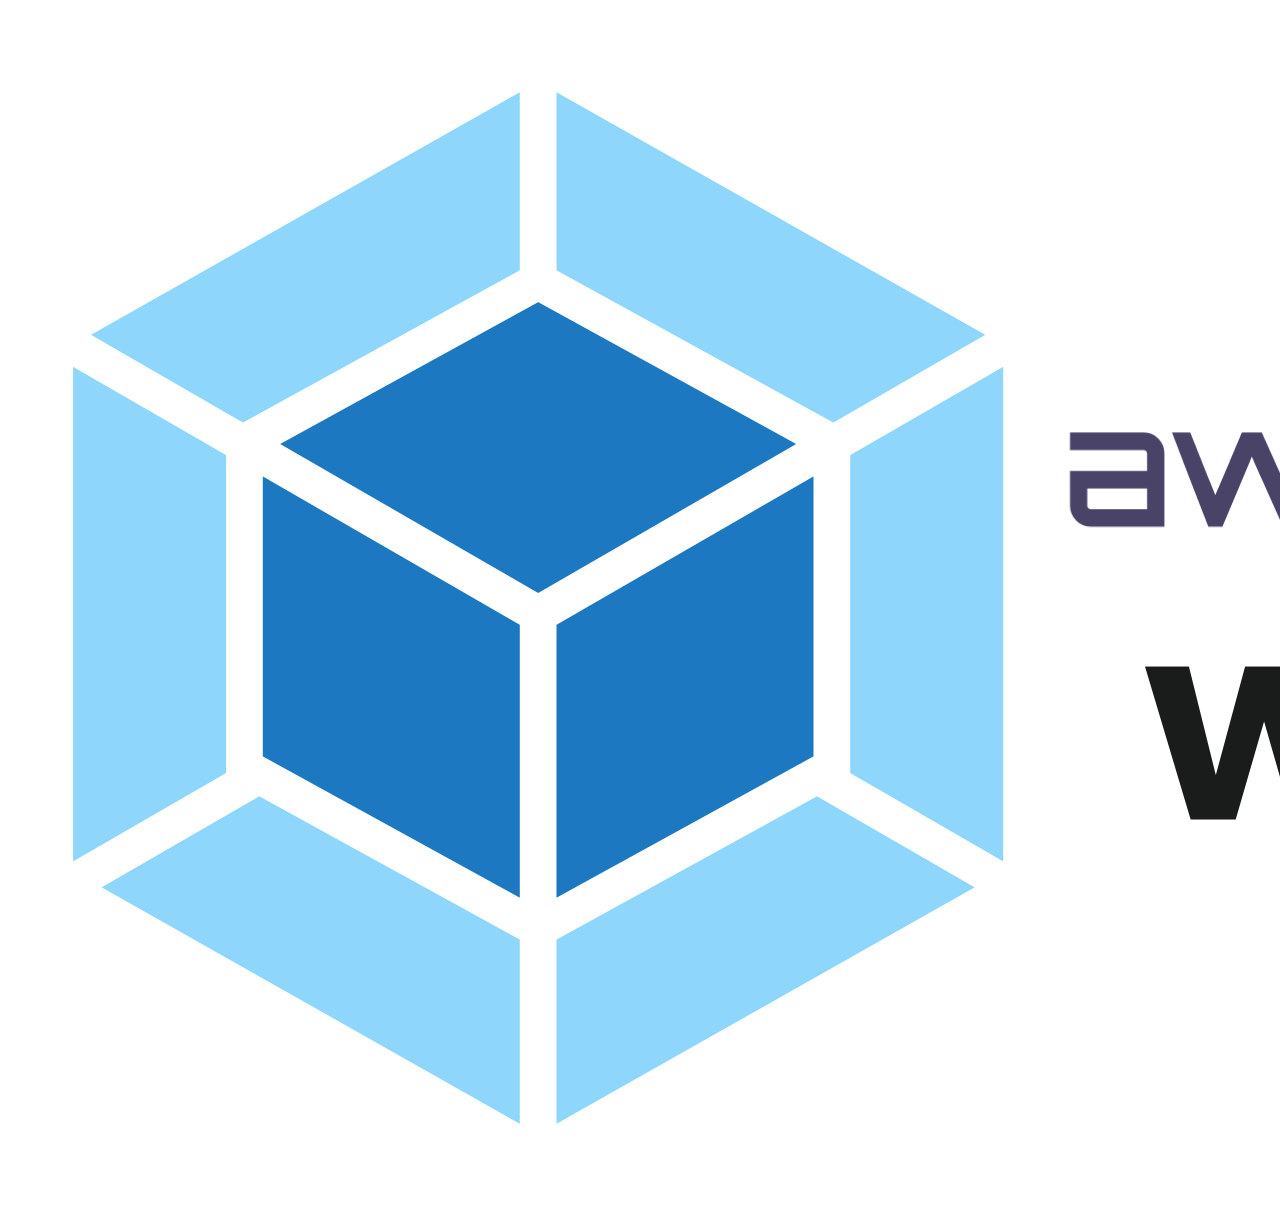
==== src/index.html @ 9d0ef8bc "Primer commit" ====
<!DOCTYPE html>
<html lang="es">
<head>
    <meta charset="UTF-8">
    <meta name="viewport" content="width=device-width, initial-scale=1.0">
    <title>Webpack</title>
</head>
<body>
    <img src="./assets/webpack-sprite.png" alt="Webpack Logo">
    <!-- Este es un comentario -->
    <!-- Este es un comentario -->
    <!-- Este es un comentario -->
    <!-- Este es un comentario -->
    <!-- Este es un comentario -->
    <!-- Este es un comentario -->
    <!-- Este es un comentario -->
    <!-- Este es un comentario -->
    <!-- Este es un comentario -->

</body>
</html>
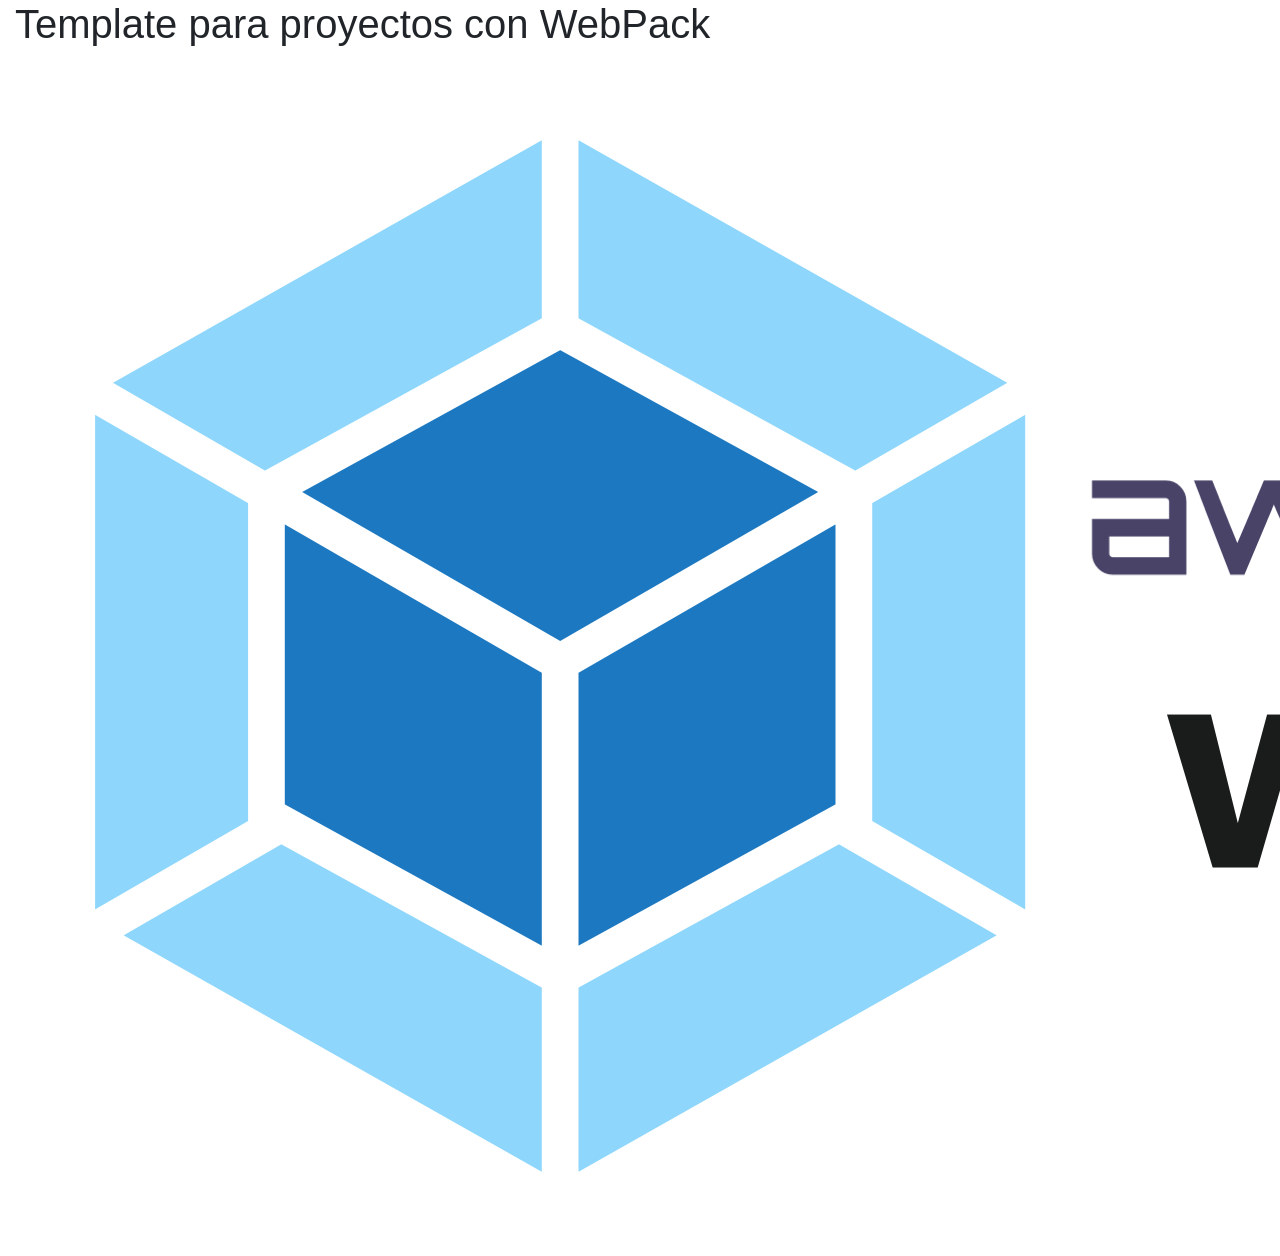
==== commit e1fe9d01: "Styles and minor changes" ====
--- a/src/index.html
+++ b/src/index.html
@@ -4,18 +4,15 @@
     <meta charset="UTF-8">
     <meta name="viewport" content="width=device-width, initial-scale=1.0">
     <title>Webpack</title>
+    <link rel="stylesheet" href="https://stackpath.bootstrapcdn.com/bootstrap/4.5.2/css/bootstrap.min.css" integrity="sha384-JcKb8q3iqJ61gNV9KGb8thSsNjpSL0n8PARn9HuZOnIxN0hoP+VmmDGMN5t9UJ0Z" crossorigin="anonymous">
 </head>
 <body>
-    <img src="./assets/webpack-sprite.png" alt="Webpack Logo">
-    <!-- Este es un comentario -->
-    <!-- Este es un comentario -->
-    <!-- Este es un comentario -->
-    <!-- Este es un comentario -->
-    <!-- Este es un comentario -->
-    <!-- Este es un comentario -->
-    <!-- Este es un comentario -->
-    <!-- Este es un comentario -->
-    <!-- Este es un comentario -->
+    <div id="main-container" class="container-fluid">
+        <h1>Template para proyectos con WebPack</h1>
+        <div class="container-fluid main-image-container"><img src="./assets/webpack-sprite.png" alt="Webpack Logo"></div>
+        <!-- Este es un comentario -->
+        <!-- Este es un comentario -->
+    </div>
 
 </body>
 </html>
